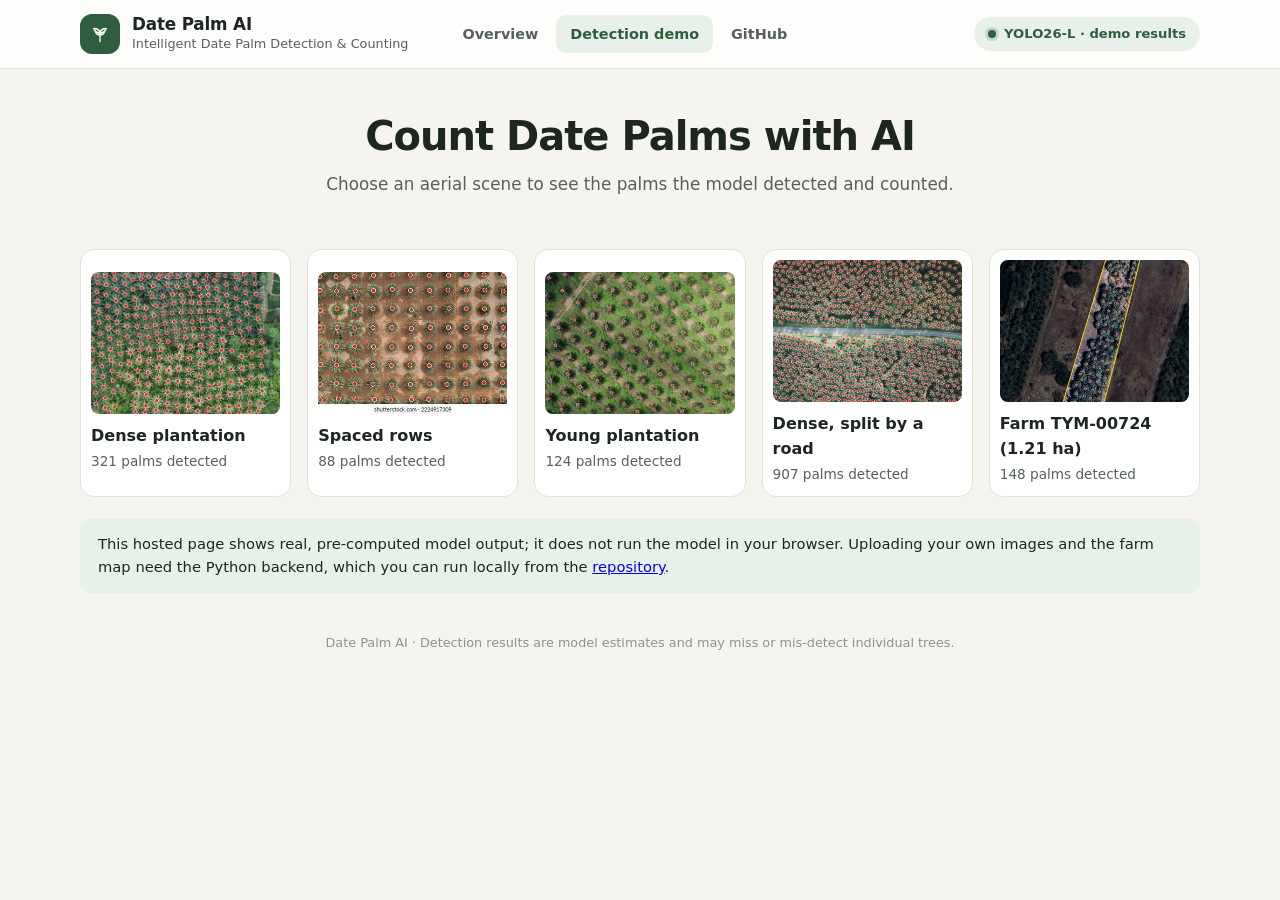
==== site/app/index.html @ 5b199eba "Add static detection app page with pre-computed results Co-Authored-By: Claude Sonnet 5.5 <noreply@a" ====
<!doctype html>
<html lang="en">
<head>
  <meta charset="utf-8">
  <meta name="viewport" content="width=device-width, initial-scale=1">
  <title>Date Palm AI – Detection Demo</title>
  <meta name="description" content="Intelligent date palm detection and counting from aerial imagery. Demo with pre-computed model results.">
  <link rel="icon" href="data:image/svg+xml,%3Csvg xmlns='http://www.w3.org/2000/svg' viewBox='0 0 32 32'%3E%3Crect width='32' height='32' rx='8' fill='%232f5d3f'/%3E%3Cpath d='M16 26V14M16 14c-1-4-4-6-8-6 1 4 4 6 8 6zm0 0c1-4 4-6 8-6-1 4-4 6-8 6zm0 3c-1-3-3-4-6-4 1 3 3 4 6 4zm0 0c1-3 3-4 6-4-1 3-3 4-6 4z' stroke='%23fff' stroke-width='1.8' fill='none' stroke-linecap='round' stroke-linejoin='round'/%3E%3C/svg%3E">
  <link rel="stylesheet" href="style.css">
  <style>
    .samples { display:grid; grid-template-columns:repeat(auto-fill,minmax(210px,1fr)); gap:16px; margin-top:24px; }
    .sample { text-align:left; padding:10px; cursor:pointer; font:inherit; color:inherit; border:1px solid #e4e1d7; background:#fff; border-radius:14px; }
    .sample:hover { border-color:var(--accent); }
    .sample img { width:100%; aspect-ratio:4/3; object-fit:cover; border-radius:8px; display:block; }
    .sample b { display:block; margin-top:10px; }
    .sample span { font-size:.85rem; color:var(--ink-2); }
    .demo-note { margin-top:22px; padding:14px 18px; border-radius:12px; background:#e8f0ea; font-size:.92rem; }
    .compare.single { grid-template-columns:minmax(0,1fr); }
    .pane-img.tall img { max-height:80vh; object-fit:contain; margin:0 auto; width:auto; max-width:100%; }
  </style>
</head>
<body>
  <header class="topbar">
    <div class="container topbar-inner">
      <div class="brand">
        <span class="brand-mark" aria-hidden="true">
          <svg viewBox="0 0 32 32" width="22" height="22" fill="none" stroke="currentColor" stroke-width="1.9" stroke-linecap="round" stroke-linejoin="round"><path d="M16 27V14M16 14c-1-4-4-6-9-6 1 4 4 6 9 6zm0 0c1-4 4-6 9-6-1 4-4 6-9 6zm0 3.5c-1-3-3-4.500-6.500-4.500 1 3 3 4.500 6.500 4.500zm0 0c1-3 3-4.500 6.500-4.500-1 3-3 4.500-6.500 4.500z"/></svg>
        </span>
        <div>
          <h1 class="brand-name">Date Palm AI</h1>
          <p class="brand-sub">Intelligent Date Palm Detection &amp; Counting</p>
        </div>
      </div>
      <nav class="nav">
        <a href="../">Overview</a>
        <a class="active" href="./">Detection demo</a>
        <a href="https://github.com/kareemkhalill/date-palm-ai">GitHub</a>
      </nav>
      <div class="topbar-right">
        <div class="status" data-state="ready" role="status"><span class="status-dot"></span><span>YOLO26-L · demo results</span></div>
      </div>
    </div>
  </header>

  <main class="container">
    <section id="view-pick" class="view">
      <div class="hero">
        <h2>Count Date Palms with AI</h2>
        <p>Choose an aerial scene to see the palms the model detected and counted.</p>
      </div>
      <div class="samples" id="samples"></div>
      <p class="demo-note">This hosted page shows real, pre-computed model output; it does not run the model in your browser. Uploading your own images and the farm map need the Python backend, which you can run locally from the <a href="https://github.com/kareemkhalill/date-palm-ai">repository</a>.</p>
    </section>

    <section id="view-results" class="view" hidden>
      <div class="card count-card">
        <p class="eyebrow">Date palms detected</p>
        <p class="count" id="res-count">0</p>
        <p class="count-caption">Individual date palms detected in this image</p>
        <div class="count-file">
          <span class="eyebrow">Scene</span>
          <span class="file-name" id="res-scene"></span>
        </div>
      </div>
      <div class="stats">
        <div class="card stat"><p class="eyebrow">Palms detected</p><p class="stat-value" id="stat-count">0</p></div>
        <div class="card stat"><p class="eyebrow">Image size</p><p class="stat-value" id="stat-size">-</p></div>
        <div class="card stat"><p class="eyebrow">Model</p><p class="stat-value">YOLO26-L</p></div>
      </div>
      <div class="compare single">
        <figure class="card pane">
          <figcaption><span class="eyebrow">AI Detection</span><span class="pane-note" id="note-annotated"></span></figcaption>
          <button class="pane-img tall" id="zoom" aria-label="View detection result full size"><img id="img-annotated" alt="Image annotated with detected date palms"></button>
        </figure>
      </div>
      <p class="hint">Each red dot marks one detected palm crown. Click the image to inspect it at full size.</p>
      <div class="actions">
        <button class="btn btn-primary" id="back-btn">Choose Another Scene</button>
        <a class="btn btn-secondary" id="download-btn" download>Download Result</a>
      </div>
    </section>
  </main>

  <footer class="container footer">Date Palm AI &middot; Detection results are model estimates and may miss or mis-detect individual trees.</footer>

  <div class="lightbox" id="lightbox" hidden>
    <div class="lightbox-bar">
      <span>AI Detection</span>
      <div>
        <button class="btn btn-ghost" id="lightbox-fit">100%</button>
        <button class="btn btn-ghost" id="lightbox-close" aria-label="Close">Close</button>
      </div>
    </div>
    <div class="lightbox-scroll" id="lightbox-scroll"><img id="lightbox-img" alt=""></div>
  </div>

  <script>
  (() => {
    const $ = (id) => document.getElementById(id);
    const fmt = new Intl.NumberFormat("en-US");
    const samples = [
      { src:"../samples/s1.jpg", name:"Dense plantation",         count:321, w:617, h:324 },
      { src:"../samples/s2.jpg", name:"Spaced rows",              count:88,  w:389, h:280 },
      { src:"../samples/s3.jpg", name:"Young plantation",         count:124, w:738, h:414 },
      { src:"../samples/s4.jpg", name:"Dense, split by a road",   count:907, w:678, h:452 },
      { src:"../samples/s5.jpg", name:"Farm TYM-00724 (1.21 ha)", count:148, w:702, h:2000 },
    ];
    const grid = $("samples"), pick = $("view-pick"), res = $("view-results");
    samples.forEach((s, i) => {
      const b = document.createElement("button");
      b.className = "sample";
      b.innerHTML = `<img alt="" src="${s.src}"><b>${s.name}</b><span>${fmt.format(s.count)} palms detected</span>`;
      b.onclick = () => open(i);
      grid.appendChild(b);
    });
    function open(i) {
      const s = samples[i], n = fmt.format(s.count);
      $("res-count").textContent = n; $("stat-count").textContent = n;
      $("res-scene").textContent = s.name;
      $("stat-size").textContent = `${s.w} × ${s.h}`;
      $("note-annotated").textContent = `${n} palms`;
      $("img-annotated").src = s.src;
      $("download-btn").href = s.src;
      $("download-btn").setAttribute("download", `date-palms-${i + 1}.jpg`);
      pick.hidden = true; res.hidden = false; window.scrollTo({ top: 0, behavior: "smooth" });
    }
    $("back-btn").onclick = () => { res.hidden = true; pick.hidden = false; window.scrollTo({ top: 0, behavior: "smooth" }); };
    const box = $("lightbox"), sc = $("lightbox-scroll"), bi = $("lightbox-img");
    $("zoom").onclick = () => { bi.src = $("img-annotated").src; sc.classList.remove("actual"); $("lightbox-fit").textContent = "100%"; box.hidden = false; document.body.style.overflow = "hidden"; };
    const close = () => { box.hidden = true; document.body.style.overflow = ""; };
    $("lightbox-close").onclick = close;
    $("lightbox-fit").onclick = () => { const a = sc.classList.toggle("actual"); $("lightbox-fit").textContent = a ? "Fit" : "100%"; };
    document.addEventListener("keydown", (e) => { if (e.key === "Escape" && !box.hidden) close(); });
  })();
  </script>
</body>
</html>
---- site/app/style.css ----
:root {
  --bg: #f6f4ee;
  --surface: #ffffff;
  --ink: #1d2620;
  --ink-2: #55615a;
  --ink-3: #8a948d;
  --line: #e4e1d7;
  --accent: #2f5d3f;
  --accent-hover: #264d34;
  --accent-soft: #e8f0ea;
  --error: #a63d32;
  --error-soft: #fbeeec;
  --radius: 18px;
  --shadow: 0 1px 2px rgba(29, 38, 32, .04), 0 8px 28px rgba(29, 38, 32, .06);
  --ease: cubic-bezier(.2, .7, .2, 1);
}

* { box-sizing: border-box; }
[hidden] { display: none !important; }

body {
  margin: 0;
  background: var(--bg);
  color: var(--ink);
  font: 16px/1.55 "Inter", "Segoe UI", system-ui, -apple-system, Roboto, sans-serif;
  -webkit-font-smoothing: antialiased;
}

h1, h2, h3, p, figure, dl, dd { margin: 0; }
.container { width: min(1120px, 100% - 40px); margin-inline: auto; }
.muted { color: var(--ink-3); font-size: .875rem; }
.eyebrow { font-size: .72rem; font-weight: 600; letter-spacing: .09em; text-transform: uppercase; color: var(--ink-3); }

/* Header */
.topbar { background: rgba(255, 255, 255, .8); backdrop-filter: blur(10px); border-bottom: 1px solid var(--line); position: sticky; top: 0; z-index: 10; }
.topbar-inner { display: flex; align-items: center; justify-content: space-between; gap: 16px; padding-block: 14px; }
.brand { display: flex; align-items: center; gap: 12px; }
.brand-mark { display: grid; place-items: center; width: 40px; height: 40px; border-radius: 12px; background: var(--accent); color: #fff; }
.brand-name { font-size: 1.05rem; font-weight: 650; letter-spacing: -.01em; line-height: 1.2; }
.brand-sub { font-size: .8rem; color: var(--ink-2); }
.status { display: inline-flex; align-items: center; gap: 8px; padding: 7px 14px; border-radius: 999px; background: var(--accent-soft); color: var(--accent); font-size: .82rem; font-weight: 550; white-space: nowrap; }
.status-dot { width: 8px; height: 8px; border-radius: 50%; background: currentColor; }
.status[data-state="ready"] .status-dot { box-shadow: 0 0 0 3px rgba(47, 93, 63, .18); }
.status[data-state="loading"] { background: #f1efe7; color: var(--ink-2); }
.status[data-state="loading"] .status-dot { animation: pulse 1.2s ease-in-out infinite; }
.status[data-state="error"] { background: var(--error-soft); color: var(--error); }

.topbar-right { display: flex; align-items: center; gap: 12px; min-width: 0; }
.model-picker { display: flex; align-items: center; gap: 8px; font-size: .8rem; font-weight: 550; color: var(--ink-3); min-width: 0; }
.model-picker select { width: auto; max-width: 240px; padding: 7px 10px; font-size: .85rem; border-radius: 10px; }

.nav { display: flex; gap: 4px; margin-left: 24px; margin-right: auto; }
.nav a { padding: 8px 14px; border-radius: 10px; font-size: .9rem; font-weight: 550; color: var(--ink-2); text-decoration: none; transition: background .18s, color .18s; }
.nav a:hover { background: #efede4; color: var(--ink); }
.nav a.active { background: var(--accent-soft); color: var(--accent); }

/* Hero */
.hero { text-align: center; padding: 44px 0 28px; max-width: 640px; margin-inline: auto; }
.hero h2 { font-size: clamp(1.75rem, 4vw, 2.5rem); font-weight: 680; letter-spacing: -.025em; line-height: 1.15; }
.hero p { margin-top: 12px; color: var(--ink-2); font-size: 1.05rem; }

/* Cards & buttons */
.card { background: var(--surface); border: 1px solid var(--line); border-radius: var(--radius); box-shadow: var(--shadow); }
.view { animation: rise .35s var(--ease); }

.btn { display: inline-flex; align-items: center; justify-content: center; gap: 8px; padding: 12px 24px; border-radius: 12px; border: 1px solid transparent; font: inherit; font-weight: 600; font-size: .95rem; cursor: pointer; text-decoration: none; transition: background .18s, border-color .18s, transform .18s var(--ease), box-shadow .18s; }
.btn:active:not(:disabled) { transform: scale(.98); }
.btn:focus-visible, .dropzone:focus-visible, .pane-img:focus-visible, summary:focus-visible { outline: 2px solid var(--accent); outline-offset: 3px; }
.btn-primary { background: var(--accent); color: #fff; }
.btn-primary:hover:not(:disabled) { background: var(--accent-hover); box-shadow: 0 4px 14px rgba(47, 93, 63, .25); }
.btn-primary:disabled { background: #cfd6d1; color: #fff; cursor: not-allowed; }
.btn-secondary { background: var(--surface); border-color: var(--line); color: var(--ink); }
.btn-secondary:hover { border-color: #c9c5b8; background: #fbfaf6; }
.btn-ghost { background: transparent; color: #fff; border-color: rgba(255, 255, 255, .3); padding: 7px 14px; font-size: .85rem; }
.btn-ghost:hover { background: rgba(255, 255, 255, .12); }

/* Upload */
.upload-card { padding: 20px; max-width: 760px; margin-inline: auto; }
.dropzone { display: grid; justify-items: center; align-content: center; gap: 4px; min-height: 260px; padding: 32px 20px; text-align: center; border: 1.5px dashed #c9d3cc; border-radius: 14px; background: #fbfcfa; cursor: pointer; transition: border-color .18s, background .18s; }
.dropzone:hover, .dropzone.dragover { border-color: var(--accent); background: var(--accent-soft); }
.dropzone.has-file { border-style: solid; border-color: #c9d3cc; }
.drop-icon { display: grid; place-items: center; width: 56px; height: 56px; margin-bottom: 12px; border-radius: 50%; background: var(--accent-soft); color: var(--accent); transition: transform .25s var(--ease); }
.dropzone:hover .drop-icon, .dropzone.dragover .drop-icon { transform: translateY(-3px); }
.drop-title { font-size: 1.15rem; font-weight: 600; }
.drop-sub { color: var(--ink-2); }
.drop-formats { margin-top: 10px; font-size: .78rem; letter-spacing: .08em; color: var(--ink-3); }
.file-name { overflow-wrap: anywhere; }
.upload-actions { display: flex; justify-content: center; margin-top: 18px; }
.upload-actions .btn { min-width: 220px; }
.form-error { margin-top: 14px; padding: 12px 16px; border-radius: 12px; background: var(--error-soft); color: var(--error); font-size: .92rem; text-align: center; }

.ready-panel { max-width: 760px; margin: 28px auto 0; text-align: center; padding: 8px 20px; }
.ready-icon { display: inline-grid; place-items: center; width: 40px; height: 40px; border-radius: 50%; background: #efede4; color: var(--ink-2); margin-bottom: 8px; }
.ready-panel h3 { font-size: 1rem; font-weight: 600; }
.ready-panel p { color: var(--ink-2); font-size: .92rem; max-width: 380px; margin: 4px auto 0; }

/* Processing */
.processing-card { max-width: 560px; margin-inline: auto; padding: 48px 32px; text-align: center; }
.processing-card h3 { font-size: 1.3rem; font-weight: 640; margin-top: 20px; }
.processing-line { color: var(--ink-2); margin-top: 4px; }
.spinner { width: 40px; height: 40px; margin-inline: auto; border-radius: 50%; border: 3px solid var(--accent-soft); border-top-color: var(--accent); animation: spin .8s linear infinite; }
.indeterminate { height: 6px; margin: 24px auto 16px; max-width: 320px; border-radius: 99px; background: var(--accent-soft); overflow: hidden; }
.indeterminate span { display: block; height: 100%; width: 40%; border-radius: inherit; background: var(--accent); animation: slide 1.3s var(--ease) infinite; }

/* Results */
.count-card { max-width: 760px; margin-inline: auto; padding: 36px 28px 26px; text-align: center; }
.count { font-size: clamp(4rem, 12vw, 6.5rem); font-weight: 700; letter-spacing: -.04em; line-height: 1.05; color: var(--accent); margin-top: 6px; font-variant-numeric: tabular-nums; }
.count-caption { color: var(--ink-2); margin-top: 4px; }
.count-file { display: flex; flex-direction: column; gap: 2px; margin-top: 22px; padding-top: 18px; border-top: 1px solid var(--line); }
.count-file .file-name { font-weight: 550; }

.stats { display: grid; grid-template-columns: repeat(3, 1fr); gap: 16px; margin-top: 20px; }
.stat { padding: 20px 22px; }
.stat-value { margin-top: 6px; font-size: 1.75rem; font-weight: 650; letter-spacing: -.02em; font-variant-numeric: tabular-nums; }

.compare { display: grid; grid-template-columns: 1fr 1fr; gap: 16px; margin-top: 20px; align-items: start; }
.pane { margin: 0; padding: 14px; }
.pane figcaption { display: flex; justify-content: space-between; align-items: baseline; gap: 12px; padding: 4px 6px 12px; }
.pane-note { font-size: .85rem; color: var(--ink-2); overflow: hidden; text-overflow: ellipsis; white-space: nowrap; }
.pane-img { display: block; width: 100%; padding: 0; border: 0; border-radius: 10px; background: #efede4; overflow: hidden; cursor: zoom-in; }
.pane-img img { display: block; width: 100%; height: auto; transition: transform .35s var(--ease); }
.pane-img:hover img { transform: scale(1.015); }
.hint { text-align: center; margin-top: 10px; font-size: .82rem; color: var(--ink-3); }
.actions { display: flex; flex-wrap: wrap; justify-content: center; gap: 12px; margin-top: 22px; }

/* Advanced */
.advanced { max-width: 760px; margin: 28px auto 0; padding: 0; }
.advanced summary { padding: 16px 22px; font-weight: 600; font-size: .95rem; cursor: pointer; list-style: none; display: flex; justify-content: space-between; align-items: center; }
.advanced summary::-webkit-details-marker { display: none; }
.advanced summary::after { content: ""; width: 8px; height: 8px; border-right: 2px solid var(--ink-3); border-bottom: 2px solid var(--ink-3); transform: rotate(45deg); transition: transform .2s var(--ease); }
.advanced[open] summary::after { transform: rotate(-135deg); }
.advanced-body { display: grid; gap: 22px; padding: 4px 22px 24px; }
.field label { display: flex; justify-content: space-between; font-weight: 550; font-size: .92rem; margin-bottom: 10px; }
.field output { color: var(--accent); font-variant-numeric: tabular-nums; }
.field .muted { margin-top: 8px; }
input[type=range] { width: 100%; accent-color: var(--accent); }
select { width: 100%; padding: 11px 14px; border-radius: 10px; border: 1px solid var(--line); background: var(--surface); font: inherit; color: var(--ink); }
.advanced .btn { justify-self: start; }
.tech { display: grid; gap: 6px; padding-top: 18px; border-top: 1px solid var(--line); font-size: .85rem; }
.tech div { display: flex; justify-content: space-between; gap: 16px; }
.tech dt { color: var(--ink-3); }
.tech dd { color: var(--ink-2); text-align: right; }

.footer { padding: 40px 0 32px; text-align: center; font-size: .8rem; color: var(--ink-3); }

/* Lightbox */
.lightbox { position: fixed; inset: 0; z-index: 50; display: flex; flex-direction: column; background: rgba(18, 24, 20, .94); }
.lightbox-bar { display: flex; justify-content: space-between; align-items: center; gap: 12px; padding: 12px 20px; color: #fff; font-weight: 550; }
.lightbox-bar div { display: flex; gap: 8px; }
.lightbox-scroll { flex: 1; overflow: auto; display: grid; place-items: center; padding: 0 20px 20px; }
.lightbox-scroll img { max-width: 100%; max-height: 100%; object-fit: contain; border-radius: 6px; }
.lightbox-scroll.actual { place-items: start; }
.lightbox-scroll.actual img { max-width: none; max-height: none; }

@keyframes spin { to { transform: rotate(360deg); } }
@keyframes slide { 0% { transform: translateX(-100%); } 100% { transform: translateX(350%); } }
@keyframes pulse { 50% { opacity: .35; } }
@keyframes rise { from { opacity: 0; transform: translateY(8px); } to { opacity: 1; transform: none; } }

@media (max-width: 860px) {
  .compare { grid-template-columns: 1fr; }
}
@media (max-width: 640px) {
  .container { width: min(1120px, 100% - 32px); }
  .topbar-inner { flex-wrap: wrap; }
  .topbar-right { width: 100%; justify-content: space-between; }
  .model-picker { flex: 1; }
  .model-picker select { flex: 1; max-width: none; }
  .status span:last-child { display: none; }
  .status { padding: 7px 10px; }
  .brand-sub { display: none; }
  .hero { padding: 28px 0 20px; }
  .stats { grid-template-columns: 1fr; gap: 12px; }
  .stat { display: flex; justify-content: space-between; align-items: center; padding: 16px 18px; }
  .stat .eyebrow { max-width: 55%; }
  .stat-value { margin: 0; font-size: 1.4rem; }
  .dropzone { min-height: 220px; }
  .actions .btn, .upload-actions .btn { width: 100%; }
}
@media (prefers-reduced-motion: reduce) {
  *, *::before, *::after { animation-duration: .01ms !important; transition-duration: .01ms !important; }
}
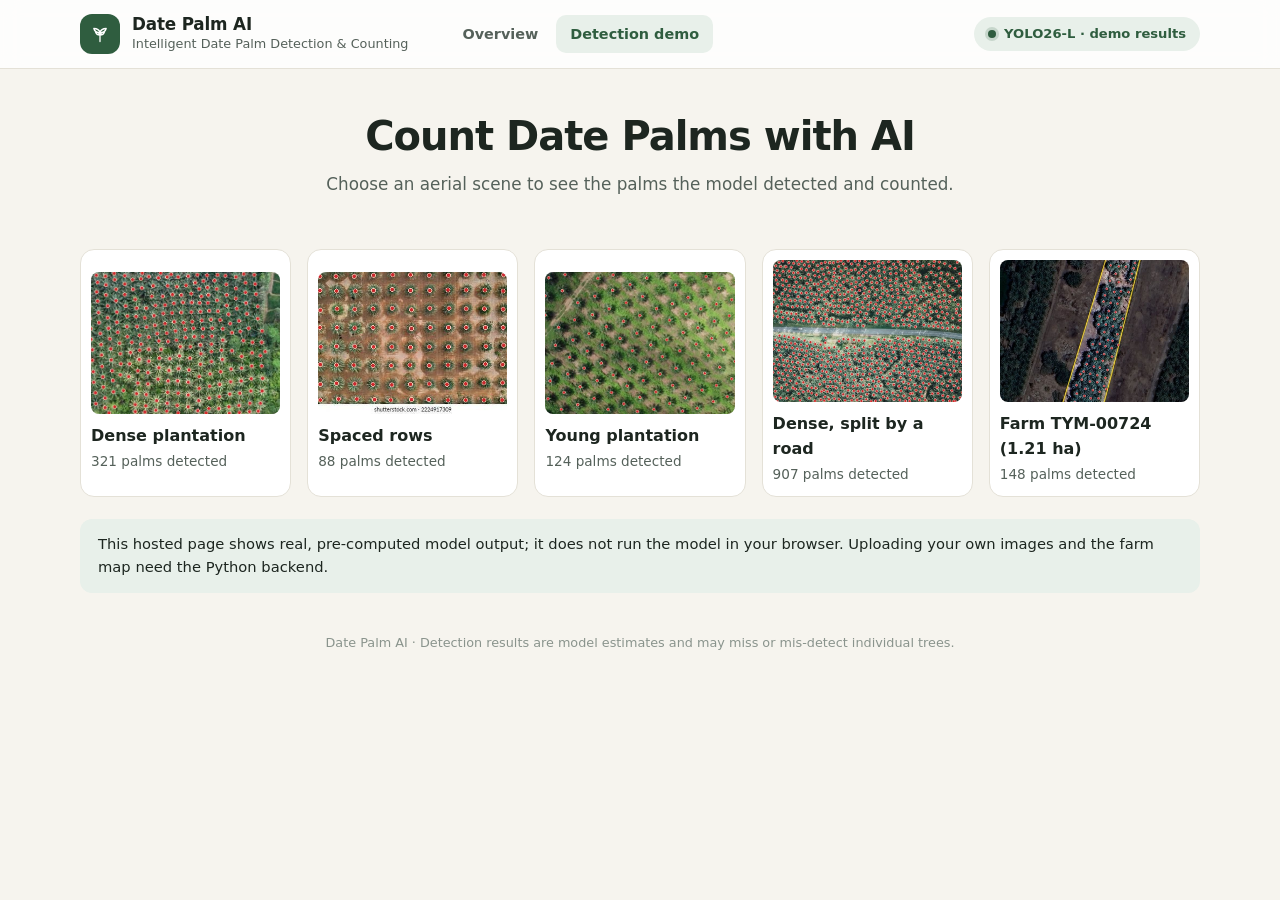
==== commit 2f5e79f8: "Remove GitHub links from demo pages Co-Authored-By: Claude Sonnet 5.5 <noreply@anthropic.com>" ====
--- a/site/app/index.html
+++ b/site/app/index.html
@@ -34,7 +34,6 @@
       <nav class="nav">
         <a href="../">Overview</a>
         <a class="active" href="./">Detection demo</a>
-        <a href="https://github.com/kareemkhalill/date-palm-ai">GitHub</a>
       </nav>
       <div class="topbar-right">
         <div class="status" data-state="ready" role="status"><span class="status-dot"></span><span>YOLO26-L · demo results</span></div>
@@ -49,7 +48,7 @@
         <p>Choose an aerial scene to see the palms the model detected and counted.</p>
       </div>
       <div class="samples" id="samples"></div>
-      <p class="demo-note">This hosted page shows real, pre-computed model output; it does not run the model in your browser. Uploading your own images and the farm map need the Python backend, which you can run locally from the <a href="https://github.com/kareemkhalill/date-palm-ai">repository</a>.</p>
+      <p class="demo-note">This hosted page shows real, pre-computed model output; it does not run the model in your browser. Uploading your own images and the farm map need the Python backend.</p>
     </section>
 
     <section id="view-results" class="view" hidden>
